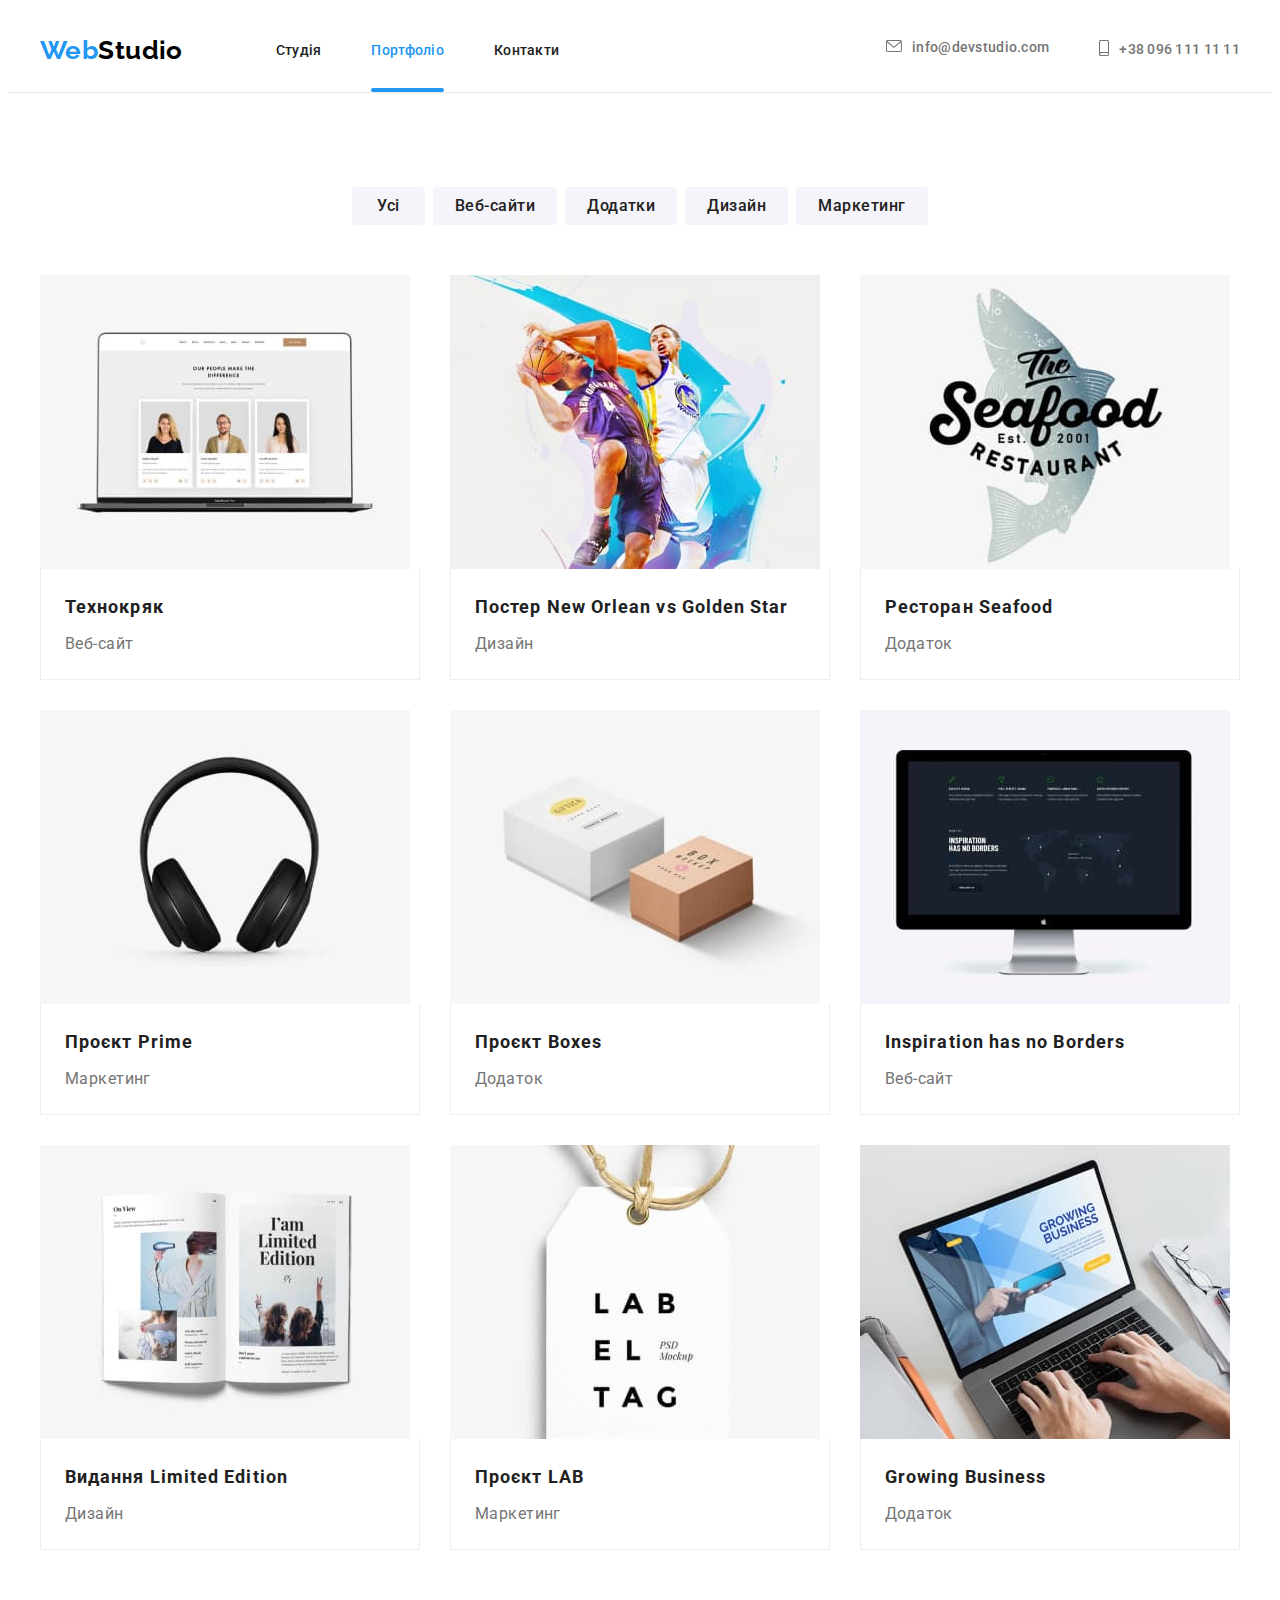
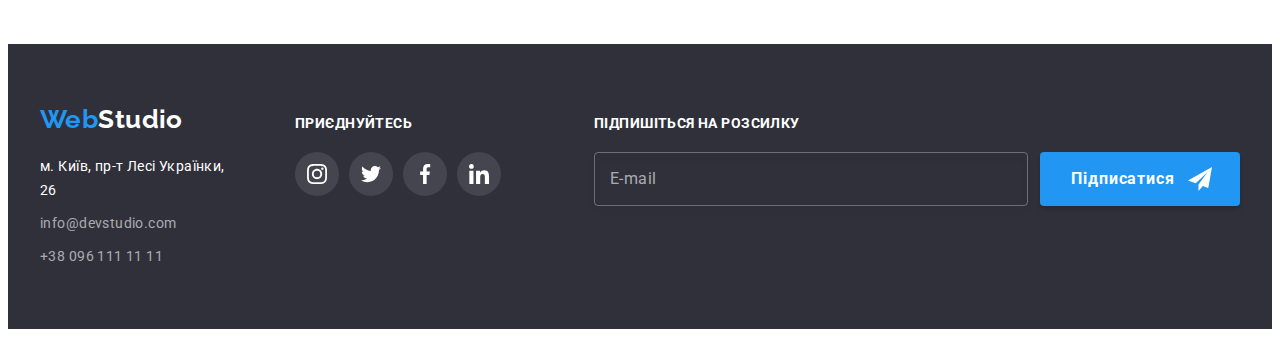
==== portfolio.html @ c048cb2b "Initial commit" ====
<!DOCTYPE html>
<html lang="uk">
  <head>
    <meta charset="UTF-8" />
    <meta http-equiv="X-UA-Compatible" content="IE=edge" />
    <meta name="viewport" content="width=device-width, initial-scale=1.0" />
    <title>Портфоліо</title>
    <link rel="preconnect" href="https://fonts.googleapis.com" />
    <link rel="preconnect" href="https://fonts.gstatic.com" crossorigin />
    <link
      href="https://fonts.googleapis.com/css2?family=Raleway:wght@700&family=Roboto:wght@400;500;700;900&display=swap"
      rel="stylesheet"
    />
    <link
      rel="stylesheet"
      href="https://cdnjs.cloudflare.com/ajax/libs/modern-normalize/1.1.0/modern-normalize.min.css"
      integrity="sha512-wpPYUAdjBVSE4KJnH1VR1HeZfpl1ub8YT/NKx4PuQ5NmX2tKuGu6U/JRp5y+Y8XG2tV+wKQpNHVUX03MfMFn9Q=="
      crossorigin="anonymous"
      referrerpolicy="no-referrer"
    />
    <link rel="stylesheet" href="./css/styles.css" />
  </head>
  <body>
    <header class="header-line">
      <div class="container header-container">
        <nav class="header-nav">
          <a href="" lang="en" class="logo text"><span class="logo-color">Web</span>Studio</a>
          <ul class="list header-list">
            <li>
              <a href="./index.html" class="nav-list header-text text">Студія</a>
            </li>
            <li>
              <a href="./portfolio.html" class="nav-list header-text text nav-color">Портфоліо</a>
            </li>
            <li>
              <a href="" class="nav-list header-text text">Контакти</a>
            </li>
          </ul>
        </nav>
        <ul class="list header-list">
          <li>
            <a href="mailto:info@devstudio.com" class="header-link header-text text"
              ><p class="header-icon">
                <svg class="header-envelope" width="16" height="12">
                  <use href="./images/icons.svg#icon-envelope"></use>
                </svg>
              </p>
              info@devstudio.com</a
            >
          </li>
          <li>
            <a href="tel:+380961111111" class="header-link header-text text"
              ><p class="header-icon">
                <svg class="header-smartphone" width="10" height="16">
                  <use href="./images/icons.svg#icon-smartphone"></use>
                </svg>
              </p>
              +38 096 111 11 11</a
            >
          </li>
        </ul>
      </div>
    </header>
    <main>
      <section class="items">
        <div class="container">
          <h1 class="visually-hidden">Портфоліо</h1>
          <ul class="list container-btn">
            <li>
              <button type="button" class="items-btn size-btn">Усі</button>
            </li>
            <li class="btn-shadow">
              <button type="button" class="items-btn">Веб-сайти</button>
            </li>
            <li class="btn-shadow">
              <button type="button" class="items-btn">Додатки</button>
            </li>
            <li class="btn-shadow">
              <button type="button" class="items-btn">Дизайн</button>
            </li>
            <li class="btn-shadow">
              <button type="button" class="items-btn">Маркетинг</button>
            </li>
          </ul>
          <ul class="list list-container">
            <li class="list-gallery">
              <a href="" class="text items-shadow"
                ><div class="items-box-gallery">
                  <img
                    class="items-color"
                    src="./images/img-p1.jpg"
                    alt="Ноутбук з зображенням сайту"
                    width="370px"
                    height="294"
                  />
                  <p class="items-box-text">
                    Ресурс пропонує комплексні пропозиції з різним рівнем функціоналу та сервісів.
                    Все це дозволить відвідувачу отримати вичерпні відомості про компанію чи
                    приватну особу.
                  </p>
                </div>
                <div class="items-border">
                  <h2 class="items-title">Технокряк</h2>
                  <p class="items-text">Веб-сайт</p>
                </div>
              </a>
            </li>
            <li class="list-gallery">
              <a href="" class="text items-shadow"
                ><div class="items-box-gallery">
                  <img
                    src="./images/img-p2.jpg"
                    alt="Епізод гри у баскетбол"
                    width="370px"
                    height="294"
                  />
                  <p class="items-box-text">
                    Ресурс пропонує комплексні пропозиції з різним рівнем функціоналу та сервісів.
                    Все це дозволить відвідувачу отримати вичерпні відомості про компанію чи
                    приватну особу.
                  </p>
                </div>
                <div class="items-border">
                  <h2 class="items-title">
                    Постер <span lang="en">New Orlean vs Golden Star</span>
                  </h2>
                  <p class="items-text">Дизайн</p>
                </div>
              </a>
            </li>
            <li class="list-gallery">
              <a href="" class="text items-shadow"
                ><div class="items-box-gallery">
                  <img
                    src="./images/img-p3.jpg"
                    alt="Емблема ресторану"
                    width="370px"
                    height="294"
                  />
                  <p class="items-box-text">
                    Ресурс пропонує комплексні пропозиції з різним рівнем функціоналу та сервісів.
                    Все це дозволить відвідувачу отримати вичерпні відомості про компанію чи
                    приватну особу.
                  </p>
                </div>
                <div class="items-border">
                  <h2 class="items-title">Ресторан <span lang="en">Seafood</span></h2>
                  <p class="items-text">Додаток</p>
                </div></a
              >
            </li>
            <li class="list-gallery">
              <a href="" class="text items-shadow"
                ><div class="items-box-gallery">
                  <img src="./images/img-p4.jpg" alt="Навушники" width="370px" height="294" />
                  <p class="items-box-text">
                    Ресурс пропонує комплексні пропозиції з різним рівнем функціоналу та сервісів.
                    Все це дозволить відвідувачу отримати вичерпні відомості про компанію чи
                    приватну особу.
                  </p>
                </div>
                <div class="items-border">
                  <h2 class="items-title">Проєкт <span lang="en">Prime</span></h2>
                  <p class="items-text">Маркетинг</p>
                </div></a
              >
            </li>
            <li class="list-gallery">
              <a href="" class="text items-shadow"
                ><div class="items-box-gallery">
                  <img
                    src="./images/img-p5.jpg"
                    alt="Дві коробки на площині"
                    width="370px"
                    height="294"
                  />
                  <p class="items-box-text">
                    Ресурс пропонує комплексні пропозиції з різним рівнем функціоналу та сервісів.
                    Все це дозволить відвідувачу отримати вичерпні відомості про компанію чи
                    приватну особу.
                  </p>
                </div>
                <div class="items-border">
                  <h2 class="items-title">Проєкт <span lang="en">Boxes</span></h2>
                  <p class="items-text">Додаток</p>
                </div></a
              >
            </li>
            <li class="list-gallery">
              <a href="" class="text items-shadow"
                ><div class="items-box-gallery">
                  <img
                    src="./images/img-p6.jpg"
                    alt="сайт на екрані монітору"
                    width="370px"
                    height="294"
                  />
                  <p class="items-box-text">
                    Ресурс пропонує комплексні пропозиції з різним рівнем функціоналу та сервісів.
                    Все це дозволить відвідувачу отримати вичерпні відомості про компанію чи
                    приватну особу.
                  </p>
                </div>
                <div class="items-border">
                  <h2 class="items-title"><span lang="en">Inspiration has no Borders</span></h2>
                  <p class="items-text">Веб-сайт</p>
                </div></a
              >
            </li>
            <li class="list-gallery">
              <a href="" class="text items-shadow"
                ><div class="items-box-gallery">
                  <img
                    src="./images/img-p7.jpg"
                    alt="Відкритий журнал"
                    width="370px"
                    height="294"
                  />
                  <p class="items-box-text">
                    Ресурс пропонує комплексні пропозиції з різним рівнем функціоналу та сервісів.
                    Все це дозволить відвідувачу отримати вичерпні відомості про компанію чи
                    приватну особу.
                  </p>
                </div>
                <div class="items-border">
                  <h2 class="items-title">Видання <span lang="en">Limited Edition</span></h2>
                  <p class="items-text">Дизайн</p>
                </div></a
              >
            </li>
            <li class="list-gallery">
              <a href="" class="text items-shadow"
                ><div class="items-box-gallery">
                  <img src="./images/img-p8.jpg" alt="Бейдж" width="370px" height="294" />
                  <p class="items-box-text">
                    Ресурс пропонує комплексні пропозиції з різним рівнем функціоналу та сервісів.
                    Все це дозволить відвідувачу отримати вичерпні відомості про компанію чи
                    приватну особу.
                  </p>
                </div>
                <div class="items-border">
                  <h2 class="items-title">Проєкт <span lang="en">LAB</span></h2>
                  <p class="items-text">Маркетинг</p>
                </div></a
              >
            </li>
            <li class="list-gallery">
              <a href="" class="text items-shadow"
                ><div class="items-box-gallery">
                  <img
                    src="./images/img-p9.jpg"
                    alt="Людина працює за ноутбуком"
                    width="370px"
                    height="294"
                  />
                  <p class="items-box-text">
                    Ресурс пропонує комплексні пропозиції з різним рівнем функціоналу та сервісів.
                    Все це дозволить відвідувачу отримати вичерпні відомості про компанію чи
                    приватну особу.
                  </p>
                </div>
                <div class="items-border">
                  <h2 class="items-title"><span lang="en">Growing Business</span></h2>
                  <p class="items-text">Додаток</p>
                </div></a
              >
            </li>
          </ul>
        </div>
      </section>
    </main>
    <footer class="footer footer-container">
      <div class="container footer-area">
        <div class="footer-primary">
          <a href="" lang="en" class="logo text logo-footer-color"
            ><span class="logo-color">Web</span>Studio</a
          >
          <address class="list-distance">
            <ul class="list">
              <li class="footer-distance">
                <a
                  href="https://goo.gl/maps/CPtrU1FHBa2aNyZL9"
                  target="_blank"
                  rel="noopener noreferrer nofollow"
                  class="footer-adress footer-text text"
                  >м. Київ, пр-т Лесі Українки, 26</a
                >
              </li>
              <li class="footer-distance">
                <a href="mailto:info@devstudio.com" class="footer-link footer-text text"
                  >info@devstudio.com</a
                >
              </li>
              <li class="footer-distance">
                <a href="tel:+380961111111" class="footer-link footer-text text"
                  >+38 096 111 11 11</a
                >
              </li>
            </ul>
          </address>
        </div>
        <div class="footer-secondary">
          <p class="footer-title">приєднуйтесь</p>
          <ul class="footer-soc-item">
            <li class="list footer-soc-list">
              <a href="" class="footer-soc-link"
                ><svg class="footer-soc-icon" width="20" height="20">
                  <use href="./images/icons.svg#icon-instagram"></use></svg
              ></a>
            </li>
            <li class="list footer-soc-list">
              <a href="" class="footer-soc-link"
                ><svg class="footer-soc-icon" width="20" height="20">
                  <use href="./images/icons.svg#icon-twitter"></use></svg
              ></a>
            </li>
            <li class="list footer-soc-list">
              <a href="" class="footer-soc-link"
                ><svg class="footer-soc-icon" width="20" height="20">
                  <use href="./images/icons.svg#icon-facebook"></use></svg
              ></a>
            </li>
            <li class="list footer-soc-list">
              <a href="" class="footer-soc-link"
                ><svg class="footer-soc-icon" width="20" height="20">
                  <use href="./images/icons.svg#icon-linkedin"></use></svg
              ></a>
            </li>
          </ul>
        </div>
        <form name="small-form" class="send-footer" autocomplete="off">
          <p class="small-footer-title">Підпишіться на розсилку</p>
          <div class="footer-email-field">
            <label for="mail-label" class="footer-form-label">E-mail</label>
            <input type="email" id="mail-label" name="footer-mail" class="footer-form-input" />
            <button type="submit" class="footer-button-send">
              Підписатися<span
                ><svg class="footer-icon-btn" width="24" height="24">
                  <use href="./images/icons.svg#icon-icon-send"></use></svg
              ></span>
            </button>
          </div>
        </form>
      </div>
    </footer>
  </body>
</html>
---- css/styles.css ----
:root {
  --primary-background-color: #ffffff;
  --secondary-background-color: #2f303a;
  --third-background-color: #f5f4fa;
  --fourth-background-color: #eeeeee;
  --fifth-background-color: #188ce8;
  --primary-text-color: #212121;
  --secondary-text-color: #757575;
  --third-text-color: #ffffff;
  --fourth-text-color: rgba(255, 255, 255, 0.6);
  --fifth-text-color: #000000;
  --primary-accent-color: #2196f3;
  --secondary-accent-color: #ffffff;
  --primary-border-color: #ececec;
  --secondaty-border-color: #eeeeee;
  --third-border-color: #afb1b8;
  --sixth-background-color: #c4c4c4;
  --seventh-background-color: rgba(255, 255, 255, 0.1);
  --eight-background-color: rgba(47, 48, 58, 0.8);
  --nine-background-color: rgba(33, 150, 243, 0.9);
  --primary-icon-color: #afb1b8;
  --secondary-icon-color: #ffffff;
  --fouth-border-color: rgba(33, 33, 33, 0.2);
  --sixth-text-color: rgba(117, 117, 117, 0.5);
}
body {
  background-color: var(--primary-background-color);
  color: var(--primary-text-color);
  font-family: roboto, sans-serif;
  font-size: 14px;
  letter-spacing: 0.03em;
}
h1,
h2,
h3,
h4,
h5,
h6,
p {
  margin: 0;
}
img {
  display: block;
  max-width: 100%;
  height: auto;
}
address {
  font-style: normal;
}
button {
  display: block;
  cursor: pointer;
  border: none;
  border-radius: 4px;
}
.section {
  padding-top: 94px;
  padding-bottom: 94px;
}
.container {
  margin: 0 auto;
  width: 1200px;
  padding: 0 15px;
}
.list {
  list-style: none;
  padding-left: 0;
  margin: 0;
}
.text {
  text-decoration: none;
}
ul,
ol {
  margin: 0;
  padding-left: 0;
}
.visually-hidden {
  position: absolute;
  width: 1px;
  height: 1px;
  margin: -1px;
  border: 0;
  padding: 0;
  white-space: nowrap;
  clip-path: inset(100%);
  clip: rect(0px, 0px, 0px, 0px);
  overflow: hidden;
}

/* Хедер */

.header-container {
  display: flex;
  align-items: center;
}
.header-line {
  border-bottom: 1px solid var(--primary-border-color);
}
.header-nav {
  display: flex;
  align-items: center;
  gap: 93px;
}
.header-list {
  display: flex;
  gap: 50px;
  margin-left: auto;
  padding-top: 32px;
  padding-bottom: 32px;
}
.header-icon {
  fill: currentColor;
  margin-right: 10px;
}
.logo {
  font-family: raleway, sans-serif;
  font-weight: 700;
  font-size: 26px;
  line-height: 1.19;
  color: var(--fifth-text-color);
}
.logo-color {
  color: var(--primary-accent-color);
}
.header-text {
  font-weight: 500;
  line-height: 1.14;
  letter-spacing: 0.02em;
}
.nav-list {
  color: var(--primary-text-color);
  transition-property: color;
  transition-duration: 250ms;
  transition-timing-function: cubic-bezier(0.4, 0, 0.2, 1);
  padding-top: 32px;
  padding-bottom: 32px;
}
.nav-list:hover,
.nav-list:focus {
  color: var(--primary-accent-color);
}
.nav-color {
  color: var(--primary-accent-color);
  position: relative;
}
.nav-color::after {
  content: '';
  position: absolute;

  bottom: -2px;
  background-color: var(--primary-accent-color);
  border-radius: 2px;
  display: block;
  width: 100%;
  height: 4px;
}
.header-link {
  color: var(--secondary-text-color);
  display: flex;
  align-items: center;
  transition-property: color;
  transition-duration: 250ms;
  transition-timing-function: cubic-bezier(0.4, 0, 0.2, 1);
}
.header-link:hover,
.header-link:focus {
  color: var(--primary-accent-color);
}

/* Мейн студія */

.hero {
  background-color: var(--secondary-background-color);
  padding: 200px 0;
}
.overlay-hero {
  background-image: linear-gradient(rgba(47, 48, 58, 0.4), rgba(47, 48, 58, 0.4)),
    url(../images/overlay.jpg);
  background-color: var(--sixth-background-color);
  max-width: 1600px;
  height: 600px;
  margin-left: auto;
  margin-right: auto;
  background-position: center;
  background-repeat: no-repeat;
  background-size: cover;
}
.hero-title {
  color: var(--third-text-color);
  font-weight: 900;
  font-size: 44px;
  line-height: 1.36;
  letter-spacing: 0.06em;
  text-align: center;
  text-transform: uppercase;
  width: 696px;
  margin: 0 auto 30px;
}
.hero-button {
  color: var(--third-text-color);
  background-color: var(--primary-accent-color);
  font-family: inherit;
  font-weight: 700;
  font-size: 16px;
  line-height: 1.87;
  align-items: center;
  text-align: center;
  letter-spacing: 0.06em;
  padding: 10px 32px;
  min-width: 216px;
  margin: 0 auto;
  transition-property: background-color, box-shadow;
  transition-duration: 250ms;
  transition-timing-function: cubic-bezier(0.4, 0, 0.2, 1);
}
.hero-button:hover,
.hero-button:focus {
  background-color: var(--fifth-background-color);
  box-shadow: 0px 4px 4px rgba(0, 0, 0, 0.15);
}
.backdrop {
  position: fixed;
  top: 0;
  opacity: 1;
  width: 100%;
  height: 100%;
  visibility: visible;
  background-color: rgba(0, 0, 0, 0.2);
  transition-property: opacity, visibility;
  transition-duration: 250ms;
  transition-timing-function: cubic-bezier(0.4, 0, 0.2, 1);
}
.backdrop.is-hidden {
  visibility: hidden;
  pointer-events: none;
  opacity: 0;
}
.backdrop.is-hidden .modal {
  transform: translate(-50%, -50%) rotate(-180deg) scale(0);
  opacity: 0;
}
.modal {
  padding: 40px;
  position: absolute;
  top: 50%;
  left: 50%;
  transform: translate(-50%, -50%) rotate(0) scale(100%);
  opacity: 1;
  width: 528px;
  height: 581px;
  background-color: var(--primary-background-color);
  box-shadow: 0px 1px 3px rgba(0, 0, 0, 0.12), 0px 1px 1px rgba(0, 0, 0, 0.14),
    0px 2px 1px rgba(0, 0, 0, 0.2);
  border-radius: 4px;
  transition-property: transform, opacity, visibility;
  transition-duration: 650ms;
  transition-timing-function: cubic-bezier(0.4, 0, 0.2, 1);
}
.modal-close-button {
  position: absolute;
  right: 8px;
  top: 8px;
  width: 30px;
  height: 30px;
  background-color: transparent;
  border: 1px solid rgba(0, 0, 0, 0.1);
  border-radius: 50%;
  display: flex;
  align-items: center;
  justify-content: center;
  transition-property: color;
  transition-duration: 250ms;
  transition-timing-function: cubic-bezier(0.4, 0, 0.2, 1);
}
.modal-close-button:hover,
.modal-close-button:focus {
  color: var(--primary-accent-color);
  border: 1px solid rgba(0, 0, 0, 0.1);
  outline: none;
}
.modal-close-icon {
  fill: currentColor;
}
.form-title {
  margin-bottom: 12px;
  font-weight: 700;
  font-size: 20px;
  line-height: 1.15;
  text-align: center;
  letter-spacing: 0.03em;
}
.user-label {
  font-weight: 400;
  font-size: 12px;
  line-height: 1.16;
  letter-spacing: 0.01em;
  margin-bottom: 4px;
  color: var(--secondary-text-color);
}
.user-data {
  display: flex;
  flex-direction: column;
  margin-bottom: 10px;
  position: relative;
}
.user-input {
  width: 100%;
  height: 40px;
  border-radius: 4px;
  border: 1px solid var(--fouth-border-color);
  padding-left: 42px;
  font-size: 16px;
  align-items: center;
  transition-property: border, color;
  transition-duration: 250ms;
  transition-timing-function: cubic-bezier(0.4, 0, 0.2, 1);
}
.user-input:focus {
  border: 1px solid var(--primary-accent-color);
  outline: none;
}
.user-input:focus + .icon-username {
  color: var(--primary-accent-color);
}
.icon-username {
  transition-property: color;
  transition-duration: 250ms;
  transition-timing-function: cubic-bezier(0.4, 0, 0.2, 1);
}
.area-data {
  display: flex;
  flex-direction: column;
  margin-bottom: 20px;
}
.area-data textarea::placeholder {
  font-weight: 400;
  font-size: 12px;
  line-height: 1.16;
  letter-spacing: 0.01em;
  color: var(--sixth-text-color);
}
.user-comment {
  width: 100%;
  height: 120px;
  border-radius: 4px;
  border: 1px solid var(--fouth-border-color);
  resize: none;
  padding: 12px 16px;
  transition-property: border;
  transition-duration: 250ms;
  transition-timing-function: cubic-bezier(0.4, 0, 0.2, 1);
}
.user-comment:focus {
  border: 1px solid var(--primary-accent-color);
  outline: none;
}
.user-agreement {
  display: flex;
  align-items: center;
  justify-content: center;
}
.checkbox-agree {
  width: 16px;
  height: 15px;
  border-radius: 4px;
  border: 1px solid var(--fouth-border-color);
}
.agreement-label {
  font-weight: 400;
  line-height: 1.71;
  color: var(--secondary-text-color);
  display: flex;
  align-items: center;
}
.check-icon-off {
  display: block;
  align-items: center;
  margin-right: 8.38px;
  transition-property: border;
  transition-duration: 250ms;
  transition-timing-function: cubic-bezier(0.4, 0, 0.2, 1);
}
.check-icon-on {
  align-items: center;
  margin-right: 8.38px;
  display: none;
}

.checkbox-agree:checked + label .check-icon-off {
  display: none;
}
.checkbox-agree:checked ~ label .check-icon-on {
  display: block;
}
.checkbox-agree:focus + label .check-icon-off {
  border: 2px solid var(--primary-accent-color);
}
.contract {
  color: var(--primary-accent-color);
  text-decoration: underline;
  margin-left: 4px;
}
.modal-icon {
  position: absolute;
  left: 12px;
  top: 50%;
  fill: currentColor;
}
.button-send {
  min-width: 200px;
  padding: 10px 52px;
  color: var(--third-text-color);
  background-color: var(--primary-accent-color);
  font-family: inherit;
  font-weight: 700;
  font-size: 16px;
  line-height: 1.87;
  box-shadow: 0px 4px 4px rgba(0, 0, 0, 0.15);
  border-radius: 4px;
  letter-spacing: 0.06em;
  margin-left: auto;
  margin-right: auto;
  margin-top: 30px;
  outline: none;
  transition-property: background-color, box-shadow;
  transition-duration: 250ms;
  transition-timing-function: cubic-bezier(0.4, 0, 0.2, 1);
}
.button-send:hover,
.button-send:focus {
  background-color: var(--fifth-background-color);
}
.features {
  padding-top: 94px;
  padding-bottom: 94px;
}
.features-title {
  line-height: 1.14;
  text-transform: uppercase;
  max-width: 270px;
  margin-bottom: 10px;
  font-size: 14px;
}
.features-list {
  display: flex;
  gap: 30px;
}
.list-icon {
  display: flex;
  width: 270px;
  height: 120px;
  justify-content: center;
  align-items: center;
  background-color: var(--third-background-color);
  margin-bottom: 30px;
}
.features-text {
  line-height: 1.71;
  color: var(--secondary-text-color);
  max-width: 270px;
}
.headline {
  font-size: 36px;
  line-height: 1.17;
  text-align: center;
  margin-bottom: 50px;
}
.headline-area {
  padding-top: 0;
  padding-bottom: 94px;
}
.headline-list {
  display: flex;
  gap: 30px;
}
.headline-bottom {
  position: relative;
}
.headline-bottom-title {
  position: absolute;
  bottom: 0;
  display: flex;
  align-items: center;
  justify-content: center;
  width: 100%;
  height: 70px;
  font-weight: 700;
  line-height: 1.14;
  text-align: center;
  text-transform: uppercase;
  color: var(--third-text-color);
  background-color: var(--eight-background-color);
}
.box {
  background-color: var(--third-background-color);
  padding-top: 94px;
  padding-bottom: 94px;
}
.box-list {
  display: flex;
  gap: 30px;
}
.box-pic {
  background-color: var(--primary-background-color);
  border-radius: 0px 0px 4px 4px;
  box-shadow: 0px 1px 3px rgba(0, 0, 0, 0.12), 0px 1px 1px rgba(0, 0, 0, 0.14),
    0px 2px 1px rgba(0, 0, 0, 0.2);
}
.box-area {
  padding-top: 30px;
  padding-bottom: 30px;
}
.box-title {
  font-weight: 500;
  font-size: 16px;
  line-height: 1.19;
  text-align: center;
  margin-bottom: 10px;
}
.box-text {
  font-size: 16px;
  line-height: 1.19;
  text-align: center;
  color: var(--secondary-text-color);
  margin-bottom: 16px;
}
.box-soc-item {
  display: flex;
  justify-content: center;
  gap: 10px;
}
.box-soc-list {
  width: 44px;
  height: 44px;
}
.box-soc-link {
  width: 100%;
  height: 100%;
  border-radius: 50%;
  display: flex;
  justify-content: center;
  align-items: center;
  color: var(--primary-icon-color);
  transition-property: background-color, color;
  transition-duration: 250ms;
  transition-timing-function: cubic-bezier(0.4, 0, 0.2, 1);
}
.box-soc-icon {
  fill: currentColor;
}
.box-soc-link:hover,
.box-soc-link:focus {
  color: var(--secondary-accent-color);
  background-color: var(--primary-accent-color);
}
.clients {
  padding-top: 94px;
  padding-bottom: 94px;
}
.clints-title {
  font-size: 36px;
  font-weight: 700;
  line-height: 1.17;
  text-align: center;
  margin-bottom: 50px;
}
.clients-list {
  display: flex;
  gap: 30px;
}
.clients-item {
  width: calc((100% - 150px) / 6);
  height: 92px;
}
.clients-link {
  width: 100%;
  height: 100%;
  border: 1px solid var(--third-border-color);
  border-radius: 4px;
  display: flex;
  justify-content: center;
  align-items: center;
  color: var(--primary-icon-color);
  transition-property: border, color;
  transition-duration: 250ms;
  transition-timing-function: cubic-bezier(0.4, 0, 0.2, 1);
}
.clients-icon {
  fill: currentColor;
}
.clients-link:hover,
.clients-link:focus {
  border: 1px solid var(--primary-accent-color);
  color: var(--primary-accent-color);
}
/* Мейн портфоліо */

.items {
  padding-top: 94px;
  padding-bottom: 94px;
}
.items-btn {
  color: var(--primary-text-color);
  background-color: var(--third-background-color);
  font-family: Roboto, sans-serif;
  cursor: pointer;
  font-style: normal;
  font-weight: 500;
  font-size: 16px;
  line-height: 1.62;
  text-align: center;
  letter-spacing: 0.03em;
  padding: 6px 22px;
  transition-property: color, background-color, box-shadow;
  transition-duration: 250ms;
  transition-timing-function: cubic-bezier(0.4, 0, 0.2, 1);
}
.size-btn {
  padding: 6px 25px;
}
.items-btn:hover,
.items-btn:focus {
  color: var(--third-text-color);
  background-color: var(--primary-accent-color);
  box-shadow: 0px 3px 1px rgba(0, 0, 0, 0.1), 0px 1px 2px rgba(0, 0, 0, 0.08),
    0px 2px 2px rgba(0, 0, 0, 0.12);
}
.items-shadow {
  display: block;
  transition-property: box-shadow;
  transition-duration: 250ms;
  transition-timing-function: cubic-bezier(0.4, 0, 0.2, 1);
}
.items-shadow:hover,
.items-shadow:focus {
  box-shadow: 0px 1px 1px rgba(0, 0, 0, 0.12), 0px 4px 4px rgba(0, 0, 0, 0.06),
    1px 4px 6px rgba(0, 0, 0, 0.16);
}
.items-shadow:hover .items-box-text,
.items-shadow:focus .items-box-text {
  transform: translateY(0);
}
.container-btn {
  display: flex;
  justify-content: center;
  gap: 8px;
  margin-bottom: 50px;
}
.list-container {
  display: flex;
  flex-wrap: wrap;
  gap: 30px;
}
.list-gallery {
  width: calc((100% - 60px) / 3);
}
.items-border {
  border-left: 1px solid var(--secondaty-border-color);
  border-right: 1px solid var(--secondaty-border-color);
  border-bottom: 1px solid var(--secondaty-border-color);
  padding: 20px 24px;
}
.items-title {
  font-size: 18px;
  line-height: 2;
  letter-spacing: 0.06em;
  color: var(--primary-text-color);
}
.items-text {
  font-size: 16px;
  line-height: 1.88;
  color: var(--secondary-text-color);
  margin-top: 4px;
}
.items-box-gallery {
  position: relative;
  overflow: hidden;
}
.items-box-text {
  position: absolute;
  top: 0;
  height: 100%;
  padding: 63px 24px;
  font-weight: 400;
  font-size: 18px;
  line-height: 1.55;
  color: var(--third-text-color);
  background-color: var(--nine-background-color);
  transform: translateY(100%);
  transition-property: transform;
  transition-duration: 250ms;
  transition-timing-function: cubic-bezier(0.4, 0, 0.2, 1);
}
/* Футер */

.footer {
  background-color: var(--secondary-background-color);
}
.footer-container {
  padding-top: 60px;
  padding-bottom: 60px;
}
.logo-footer-color {
  color: var(--third-text-color);
}
.list-distance {
  margin-top: 20px;
}
.footer-distance {
  margin-bottom: 9px;
}
.footer-distance:last-child {
  margin-bottom: 0;
}
.footer-adress {
  color: var(--third-text-color);
  transition-property: color;
  transition-duration: 250ms;
  transition-timing-function: cubic-bezier(0.4, 0, 0.2, 1);
}
.footer-adress:hover,
.footer-adress:focus {
  color: var(--primary-accent-color);
}
.footer-link {
  color: var(--fourth-text-color);
  transition-property: color;
  transition-duration: 250ms;
  transition-timing-function: cubic-bezier(0.4, 0, 0.2, 1);
}
.footer-link:hover,
.footer-link:focus {
  color: var(--primary-accent-color);
}
.footer-text {
  font-style: normal;
  font-weight: 400;
  line-height: 1.71;
}
.footer-area {
  display: flex;
  align-items: baseline;
}
.footer-secondary {
  margin-left: 70px;
}
.footer-title {
  text-transform: uppercase;
  font-weight: 700;
  color: var(--third-text-color);
  line-height: 1.14;
  margin-bottom: 20px;
}
.footer-soc-item {
  display: flex;
  justify-content: center;
  gap: 10px;
}
.footer-soc-list {
  width: 44px;
  height: 44px;
}
.footer-soc-link {
  width: 100%;
  height: 100%;
  border-radius: 50%;
  display: flex;
  justify-content: center;
  align-items: center;
  color: var(--secondary-icon-color);
  background-color: var(--seventh-background-color);
  transition-property: background-color;
  transition-duration: 250ms;
  transition-timing-function: cubic-bezier(0.4, 0, 0.2, 1);
}
.footer-soc-icon {
  fill: currentColor;
}
.footer-soc-link:hover,
.footer-soc-link:focus {
  color: var(--secondary-accent-color);
  background-color: var(--primary-accent-color);
}
.send-footer {
  margin-left: 93px;
}
.small-footer-title {
  font-weight: 700;
  line-height: 1.14;
  text-transform: uppercase;
  color: var(--third-text-color);
  margin-bottom: 20px;
}
.footer-form-label {
  font-weight: 400;
  font-size: 16px;
  line-height: 1.25;
  color: var(--fourth-text-color);
  position: absolute;
  top: 50%;
  left: 16px;
  transform: translate(0, -50%);
}
.footer-form-input {
  width: 358px;
  height: 50px;
  outline: none;
  background-color: transparent;
  border: 1px solid rgba(255, 255, 255, 0.3);
  filter: drop-shadow(0px 4px 4px rgba(0, 0, 0, 0.15));
  border-radius: 4px;
  padding-left: 72px;
  color: #ffffff;
  transition-property: border;
  transition-duration: 250ms;
  transition-timing-function: cubic-bezier(0.4, 0, 0.2, 1);
}
.footer-form-input:focus {
  border: 1px solid var(--primary-accent-color);
}
.footer-email-field {
  position: relative;
  display: flex;
}
.footer-button-send {
  min-width: 200px;
  padding: 10px 62px 10px 28px;
  color: var(--third-text-color);
  background-color: var(--primary-accent-color);
  font-family: inherit;
  font-weight: 700;
  font-size: 16px;
  line-height: 1.87;
  box-shadow: 0px 4px 4px rgba(0, 0, 0, 0.15);
  border-radius: 4px;
  letter-spacing: 0.06em;
  margin-left: auto;
  margin-right: auto;
  margin-left: 12px;
  transition-property: background-color, border;
  transition-duration: 250ms;
  transition-timing-function: cubic-bezier(0.4, 0, 0.2, 1);
}
.footer-button-send:hover,
.footer-button-send:focus {
  background-color: var(--fifth-background-color);
}
.footer-button-send:focus {
  border: 1px solid var(--secondary-accent-color);
  outline: none;
}
.footer-icon-btn {
  position: absolute;
  top: 50%;
  right: 28px;
  transform: translate(0, -50%);
}
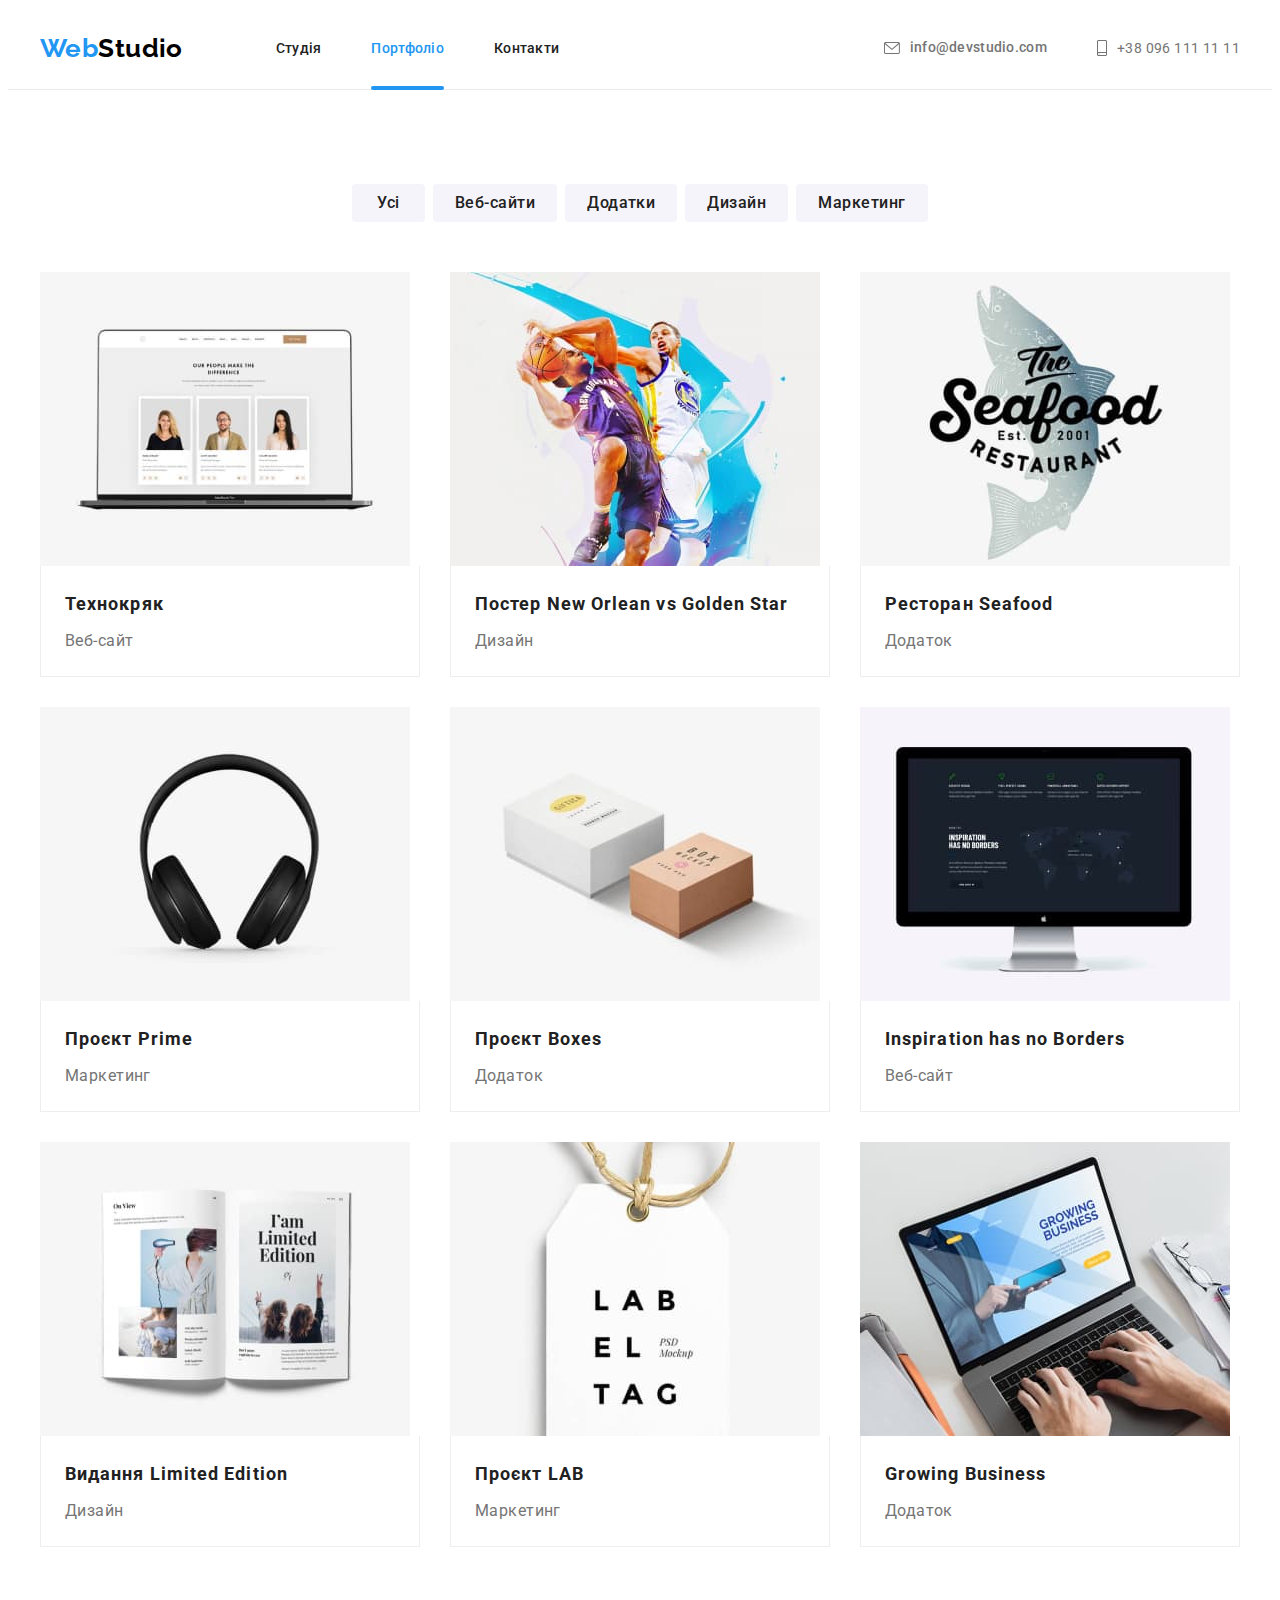
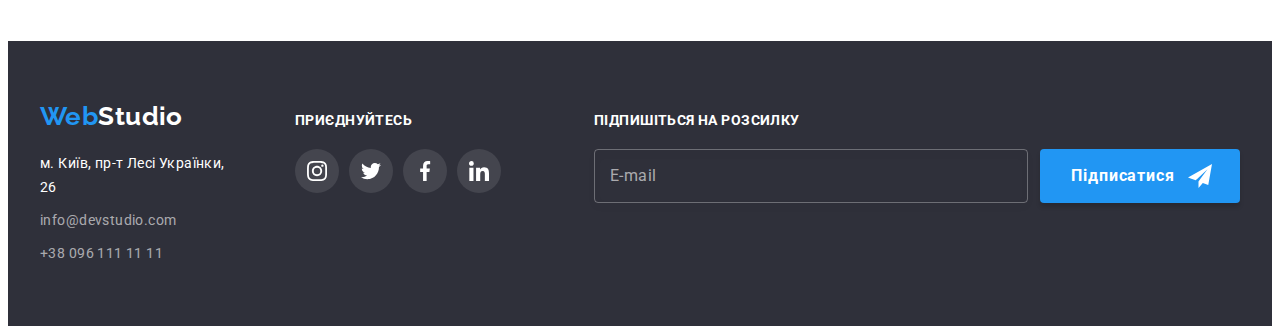
==== commit 1dac76a2: "Завантаження 3" ====
--- a/portfolio.html
+++ b/portfolio.html
@@ -18,43 +18,43 @@
       crossorigin="anonymous"
       referrerpolicy="no-referrer"
     />
-    <link rel="stylesheet" href="./css/styles.css" />
+    <link rel="stylesheet" href="./css/main.min.css" />
   </head>
   <body>
-    <header class="header-line">
-      <div class="container header-container">
-        <nav class="header-nav">
-          <a href="" lang="en" class="logo text"><span class="logo-color">Web</span>Studio</a>
-          <ul class="list header-list">
+    <header class="header">
+      <div class="container header__container">
+        <nav class="nav">
+          <a href="" lang="en" class="logo text"><span class="logo--color">Web</span>Studio</a>
+          <ul class="list options nav__options">
             <li>
-              <a href="./index.html" class="nav-list header-text text">Студія</a>
+              <a href="./index.html" class="options__unit options__text text">Студія</a>
             </li>
             <li>
-              <a href="./portfolio.html" class="nav-list header-text text nav-color">Портфоліо</a>
+              <a
+                href="./portfolio.html"
+                class="options__unit options__text text options__unit--color"
+                >Портфоліо</a
+              >
             </li>
             <li>
-              <a href="" class="nav-list header-text text">Контакти</a>
+              <a href="" class="options__unit options__text text">Контакти</a>
             </li>
           </ul>
         </nav>
-        <ul class="list header-list">
+        <ul class="list options nav__options">
           <li>
-            <a href="mailto:info@devstudio.com" class="header-link header-text text"
-              ><p class="header-icon">
-                <svg class="header-envelope" width="16" height="12">
-                  <use href="./images/icons.svg#icon-envelope"></use>
-                </svg>
-              </p>
+            <a href="mailto:info@devstudio.com" class="options__link options__text text">
+              <svg class="options__icon" width="16" height="12">
+                <use href="./images/icons.svg#icon-envelope"></use>
+              </svg>
               info@devstudio.com</a
             >
           </li>
           <li>
-            <a href="tel:+380961111111" class="header-link header-text text"
-              ><p class="header-icon">
-                <svg class="header-smartphone" width="10" height="16">
-                  <use href="./images/icons.svg#icon-smartphone"></use>
-                </svg>
-              </p>
+            <a href="tel:+380961111111" class="options__link notitia__text text">
+              <svg class="options__icon" width="10" height="16">
+                <use href="./images/icons.svg#icon-smartphone"></use>
+              </svg>
               +38 096 111 11 11</a
             >
           </li>
@@ -269,73 +269,73 @@
         </div>
       </section>
     </main>
-    <footer class="footer footer-container">
-      <div class="container footer-area">
-        <div class="footer-primary">
-          <a href="" lang="en" class="logo text logo-footer-color"
-            ><span class="logo-color">Web</span>Studio</a
+    <footer class="footer footer__size">
+      <div class="container footer__area">
+        <div class="footer__primary">
+          <a href="" lang="en" class="logo text logo__footerColor"
+            ><span class="logo--color">Web</span>Studio</a
           >
-          <address class="list-distance">
+          <address class="address logo__address">
             <ul class="list">
-              <li class="footer-distance">
+              <li class="address__distance">
                 <a
                   href="https://goo.gl/maps/CPtrU1FHBa2aNyZL9"
                   target="_blank"
                   rel="noopener noreferrer nofollow"
-                  class="footer-adress footer-text text"
+                  class="address__reference address__text text"
                   >м. Київ, пр-т Лесі Українки, 26</a
                 >
               </li>
-              <li class="footer-distance">
-                <a href="mailto:info@devstudio.com" class="footer-link footer-text text"
+              <li class="address__distance">
+                <a href="mailto:info@devstudio.com" class="address__link address__text text"
                   >info@devstudio.com</a
                 >
               </li>
-              <li class="footer-distance">
-                <a href="tel:+380961111111" class="footer-link footer-text text"
+              <li class="address__distance">
+                <a href="tel:+380961111111" class="address__link address__text text"
                   >+38 096 111 11 11</a
                 >
               </li>
             </ul>
           </address>
         </div>
-        <div class="footer-secondary">
-          <p class="footer-title">приєднуйтесь</p>
-          <ul class="footer-soc-item">
-            <li class="list footer-soc-list">
-              <a href="" class="footer-soc-link"
-                ><svg class="footer-soc-icon" width="20" height="20">
+        <div class="footer__secondary">
+          <p class="footer__title">приєднуйтесь</p>
+          <ul class="unit footer__unit">
+            <li class="list unit__socList">
+              <a href="" class="unit__socLink"
+                ><svg class="unit__socIcon" width="20" height="20">
                   <use href="./images/icons.svg#icon-instagram"></use></svg
               ></a>
             </li>
-            <li class="list footer-soc-list">
-              <a href="" class="footer-soc-link"
-                ><svg class="footer-soc-icon" width="20" height="20">
+            <li class="list unit__socList">
+              <a href="" class="unit__socLink"
+                ><svg class="unit__socIcon" width="20" height="20">
                   <use href="./images/icons.svg#icon-twitter"></use></svg
               ></a>
             </li>
-            <li class="list footer-soc-list">
-              <a href="" class="footer-soc-link"
-                ><svg class="footer-soc-icon" width="20" height="20">
+            <li class="list unit__socList">
+              <a href="" class="unit__socLink"
+                ><svg class="unit__socIcon" width="20" height="20">
                   <use href="./images/icons.svg#icon-facebook"></use></svg
               ></a>
             </li>
-            <li class="list footer-soc-list">
-              <a href="" class="footer-soc-link"
-                ><svg class="footer-soc-icon" width="20" height="20">
+            <li class="list unit__socList">
+              <a href="" class="unit__socLink"
+                ><svg class="unit__socIcon" width="20" height="20">
                   <use href="./images/icons.svg#icon-linkedin"></use></svg
               ></a>
             </li>
           </ul>
         </div>
-        <form name="small-form" class="send-footer" autocomplete="off">
-          <p class="small-footer-title">Підпишіться на розсилку</p>
-          <div class="footer-email-field">
-            <label for="mail-label" class="footer-form-label">E-mail</label>
-            <input type="email" id="mail-label" name="footer-mail" class="footer-form-input" />
-            <button type="submit" class="footer-button-send">
+        <form name="small-form" class="sending" autocomplete="off">
+          <p class="sending__title">Підпишіться на розсилку</p>
+          <div class="sending__email">
+            <label for="mail-label" class="sending__label">E-mail</label>
+            <input type="email" id="mail-label" name="footer-mail" class="sending__input" />
+            <button type="submit" class="sending__button">
               Підписатися<span
-                ><svg class="footer-icon-btn" width="24" height="24">
+                ><svg class="sending__icon" width="24" height="24">
                   <use href="./images/icons.svg#icon-icon-send"></use></svg
               ></span>
             </button>
--- a/css/main.min.css
+++ b/css/main.min.css
@@ -0,0 +1 @@
+:root{--primary-background-color: #ffffff;--secondary-background-color: #2f303a;--third-background-color: #f5f4fa;--fourth-background-color: #eeeeee;--fifth-background-color: #188ce8;--primary-text-color: #212121;--secondary-text-color: #757575;--third-text-color: #ffffff;--fourth-text-color: rgba(255, 255, 255, 0.6);--fifth-text-color: #000000;--primary-accent-color: #2196f3;--secondary-accent-color: #ffffff;--primary-border-color: #ececec;--secondaty-border-color: #eeeeee;--third-border-color: #afb1b8;--sixth-background-color: #c4c4c4;--seventh-background-color: rgba(255, 255, 255, 0.1);--eight-background-color: rgba(47, 48, 58, 0.8);--nine-background-color: rgba(33, 150, 243, 0.9);--primary-icon-color: #afb1b8;--secondary-icon-color: #ffffff;--fouth-border-color: rgba(33, 33, 33, 0.2);--sixth-text-color: rgba(117, 117, 117, 0.5);--primary-font-family: roboto, sans-serif;--secondary-font-family: raleway, sans-serif}.visually-hidden{position:absolute;width:1px;height:1px;margin:-1px;border:0;padding:0;white-space:nowrap;-webkit-clip-path:inset(100%);clip-path:inset(100%);clip:rect(0px, 0px, 0px, 0px);overflow:hidden}body{background-color:var(--primary-background-color);color:var(--primary-text-color);font-family:var(--primary-font-family);font-size:14px;letter-spacing:.03em}h1,h2,h3,h4,h5,h6,p{margin:0}img{display:block;max-width:100%;height:auto}address{font-style:normal}button{display:block;cursor:pointer;border:none;border-radius:4px}.section{padding-top:94px;padding-bottom:94px}.container{margin:0 auto;width:1200px;padding:0 15px}.list{list-style:none;padding-left:0;margin:0}.text{text-decoration:none}ul,ol{margin:0;padding-left:0}.header{border-bottom:1px solid var(--primary-border-color)}.header__container{display:flex;align-items:center}.nav{display:flex;align-items:center;gap:93px}.options{display:flex;gap:50px;padding-top:32px;padding-bottom:32px}.nav__options{margin-left:auto}.options__unit{color:var(--primary-text-color);transition-property:color;transition-duration:250ms;transition-timing-function:cubic-bezier(0.4, 0, 0.2, 1);padding-top:32px;padding-bottom:32px}.options__unit:hover,.options__unit:focus{color:var(--primary-accent-color)}.options__text{font-weight:500;line-height:1.14;letter-spacing:.02em}.options__unit--color{color:var(--primary-accent-color);position:relative}.options__unit--color::after{content:"";position:absolute;bottom:-2px;background-color:var(--primary-accent-color);border-radius:2px;display:block;width:100%;height:4px}.logo{font-family:var(--secondary-font-family);font-weight:700;font-size:26px;line-height:1.19;color:var(--fifth-text-color)}.logo--color{color:var(--primary-accent-color)}.options__icon{fill:currentColor;margin-right:10px}.options__link{color:var(--secondary-text-color);display:flex;align-items:center;transition-property:color;transition-duration:250ms;transition-timing-function:cubic-bezier(0.4, 0, 0.2, 1)}.options__link:hover,.options__link:focus{color:var(--primary-accent-color)}.hero{background-color:var(--secondary-background-color);padding:200px 0}.main__hero{margin-left:auto;margin-right:auto}.hero__overlay{background-image:linear-gradient(rgba(47, 48, 58, 0.4), rgba(47, 48, 58, 0.4)),url(../images/overlay.jpg);background-color:var(--sixth-background-color);max-width:1600px;height:600px;background-position:center;background-repeat:no-repeat;background-size:cover}.hero__title{color:var(--third-text-color);font-weight:900;font-size:44px;line-height:1.36;letter-spacing:.06em;text-align:center;text-transform:uppercase;width:696px;margin:0 auto 30px}.hero__button{color:var(--third-text-color);background-color:var(--primary-accent-color);font-family:inherit;font-weight:700;font-size:16px;line-height:1.87;align-items:center;text-align:center;letter-spacing:.06em;padding:10px 32px;min-width:216px;margin:0 auto;transition-property:background-color,box-shadow;transition-duration:250ms;transition-timing-function:cubic-bezier(0.4, 0, 0.2, 1)}.hero__button:hover,.hero__button:focus{background-color:var(--fifth-background-color);box-shadow:0px 4px 4px rgba(0,0,0,.15)}.backdrop{position:fixed;top:0;opacity:1;width:100%;height:100%;visibility:visible;background-color:rgba(0,0,0,.2);transition-property:opacity,visibility;transition-duration:250ms;transition-timing-function:cubic-bezier(0.4, 0, 0.2, 1)}.backdrop.is-hidden{visibility:hidden;pointer-events:none;opacity:0}.backdrop.is-hidden .modal{transform:translate(-50%, -50%) rotate(-180deg) scale(0);opacity:0}.modal{padding:40px;position:absolute;top:50%;left:50%;transform:translate(-50%, -50%) rotate(0) scale(100%);opacity:1;width:528px;height:581px;background-color:var(--primary-background-color);box-shadow:0px 1px 3px rgba(0,0,0,.12),0px 1px 1px rgba(0,0,0,.14),0px 2px 1px rgba(0,0,0,.2);border-radius:4px;transition-property:transform,opacity,visibility;transition-duration:650ms;transition-timing-function:cubic-bezier(0.4, 0, 0.2, 1)}.modal-close-button{position:absolute;right:8px;top:8px;width:30px;height:30px;background-color:rgba(0,0,0,0);border:1px solid rgba(0,0,0,.1);border-radius:50%;display:flex;align-items:center;justify-content:center;transition-property:color;transition-duration:250ms;transition-timing-function:cubic-bezier(0.4, 0, 0.2, 1)}.modal-close-button:hover,.modal-close-button:focus{color:var(--primary-accent-color);border:1px solid rgba(0,0,0,.1);outline:none}.modal-close-icon{fill:currentColor}.form-title{margin-bottom:12px;font-weight:700;font-size:20px;line-height:1.15;text-align:center;letter-spacing:.03em}.user-label{font-weight:400;font-size:12px;line-height:1.16;letter-spacing:.01em;margin-bottom:4px;color:var(--secondary-text-color)}.user-data{display:flex;flex-direction:column;margin-bottom:10px;position:relative}.user-input{width:100%;height:40px;border-radius:4px;border:1px solid var(--fouth-border-color);padding-left:42px;font-size:16px;align-items:center;transition-property:border,color;transition-duration:250ms;transition-timing-function:cubic-bezier(0.4, 0, 0.2, 1)}.user-input:focus{border:1px solid var(--primary-accent-color);outline:none}.user-input:focus+.icon-username{color:var(--primary-accent-color)}.icon-username{transition-property:color;transition-duration:250ms;transition-timing-function:cubic-bezier(0.4, 0, 0.2, 1)}.area-data{display:flex;flex-direction:column;margin-bottom:20px}.area-data textarea::-moz-placeholder{font-weight:400;font-size:12px;line-height:1.16;letter-spacing:.01em;color:var(--sixth-text-color)}.area-data textarea:-ms-input-placeholder{font-weight:400;font-size:12px;line-height:1.16;letter-spacing:.01em;color:var(--sixth-text-color)}.area-data textarea::placeholder{font-weight:400;font-size:12px;line-height:1.16;letter-spacing:.01em;color:var(--sixth-text-color)}.user-comment{width:100%;height:120px;border-radius:4px;border:1px solid var(--fouth-border-color);resize:none;padding:12px 16px;transition-property:border;transition-duration:250ms;transition-timing-function:cubic-bezier(0.4, 0, 0.2, 1)}.user-comment:focus{border:1px solid var(--primary-accent-color);outline:none}.user-agreement{display:flex;align-items:center;justify-content:center}.checkbox-agree{width:16px;height:15px;border-radius:4px;border:1px solid var(--fouth-border-color)}.checkbox-agree:checked+label .check-icon-off{display:none}.checkbox-agree:checked~label .check-icon-on{display:block}.checkbox-agree:focus+label .check-icon-off{border:2px solid var(--primary-accent-color)}.agreement-label{font-weight:400;line-height:1.71;color:var(--secondary-text-color);display:flex;align-items:center}.check-icon-off{display:block;align-items:center;margin-right:8.38px;transition-property:border;transition-duration:250ms;transition-timing-function:cubic-bezier(0.4, 0, 0.2, 1)}.check-icon-on{align-items:center;margin-right:8.38px;display:none}.contract{color:var(--primary-accent-color);text-decoration:underline;margin-left:4px}.modal-icon{position:absolute;left:12px;top:50%;fill:currentColor}.button-send{min-width:200px;padding:10px 52px;color:var(--third-text-color);background-color:var(--primary-accent-color);font-family:inherit;font-weight:700;font-size:16px;line-height:1.87;box-shadow:0px 4px 4px rgba(0,0,0,.15);border-radius:4px;letter-spacing:.06em;margin-left:auto;margin-right:auto;margin-top:30px;outline:none;transition-property:background-color,box-shadow;transition-duration:250ms;transition-timing-function:cubic-bezier(0.4, 0, 0.2, 1)}.button-send:hover,.button-send:focus{background-color:var(--fifth-background-color)}.features{padding-top:94px;padding-bottom:94px}.features__title{line-height:1.14;text-transform:uppercase;max-width:270px;margin-bottom:10px;font-size:14px}.features__list{display:flex;gap:30px}.features__area{display:flex;width:270px;height:120px;justify-content:center;align-items:center;background-color:var(--third-background-color);margin-bottom:30px}.features__text{line-height:1.71;color:var(--secondary-text-color);max-width:270px}.headline__area{font-size:36px;line-height:1.17;text-align:center;margin-bottom:50px}.headline{padding-top:0;padding-bottom:94px}.headline__list{display:flex;gap:30px}.headline__bottom{position:relative}.headline__title{position:absolute;bottom:0;display:flex;align-items:center;justify-content:center;width:100%;height:70px;font-weight:700;line-height:1.14;text-align:center;text-transform:uppercase;color:var(--third-text-color);background-color:var(--eight-background-color)}.box{background-color:var(--third-background-color);padding-top:94px;padding-bottom:94px}.box__caption{font-size:36px;line-height:1.17;text-align:center;margin-bottom:50px}.box__list{display:flex;gap:30px}.box__pic{background-color:var(--primary-background-color);border-radius:0px 0px 4px 4px;box-shadow:0px 1px 3px rgba(0,0,0,.12),0px 1px 1px rgba(0,0,0,.14),0px 2px 1px rgba(0,0,0,.2)}.box__area{padding-top:30px;padding-bottom:30px}.box__title{font-weight:500;font-size:16px;line-height:1.19;text-align:center;margin-bottom:10px}.box__text{font-size:16px;line-height:1.19;text-align:center;color:var(--secondary-text-color);margin-bottom:16px}.box__socItem{display:flex;justify-content:center;gap:10px}.box__socList{width:44px;height:44px}.box__socLink{width:100%;height:100%;border-radius:50%;display:flex;justify-content:center;align-items:center;color:var(--primary-icon-color);transition-property:background-color,color;transition-duration:250ms;transition-timing-function:cubic-bezier(0.4, 0, 0.2, 1)}.box__socLink:hover,.box__socLink:focus{color:var(--secondary-accent-color);background-color:var(--primary-accent-color)}.box__socIcon{fill:currentColor}.clients{padding-top:94px;padding-bottom:94px}.clints__title{font-size:36px;font-weight:700;line-height:1.17;text-align:center;margin-bottom:50px}.clients__list{display:flex;gap:30px}.clients__item{width:calc((100% - 150px)/6);height:92px}.clients__link{width:100%;height:100%;border:1px solid var(--third-border-color);border-radius:4px;display:flex;justify-content:center;align-items:center;color:var(--primary-icon-color);transition-property:border,color;transition-duration:250ms;transition-timing-function:cubic-bezier(0.4, 0, 0.2, 1)}.clients__link:hover,.clients__link:focus{border:1px solid var(--primary-accent-color);color:var(--primary-accent-color)}.clients__icon{fill:currentColor}.items{padding-top:94px;padding-bottom:94px}.items-btn{color:var(--primary-text-color);background-color:var(--third-background-color);font-family:var(--primary-font-family);cursor:pointer;font-style:normal;font-weight:500;font-size:16px;line-height:1.62;text-align:center;letter-spacing:.03em;padding:6px 22px;transition-property:color,background-color,box-shadow;transition-duration:250ms;transition-timing-function:cubic-bezier(0.4, 0, 0.2, 1)}.items-btn:hover,.items-btn:focus{color:var(--third-text-color);background-color:var(--primary-accent-color);box-shadow:0px 3px 1px rgba(0,0,0,.1),0px 1px 2px rgba(0,0,0,.08),0px 2px 2px rgba(0,0,0,.12)}.size-btn{padding:6px 25px}.items-shadow{display:block;transition-property:box-shadow;transition-duration:250ms;transition-timing-function:cubic-bezier(0.4, 0, 0.2, 1)}.items-shadow:hover,.items-shadow:focus{box-shadow:0px 1px 1px rgba(0,0,0,.12),0px 4px 4px rgba(0,0,0,.06),1px 4px 6px rgba(0,0,0,.16)}.items-shadow:hover .items-box-text,.items-shadow:focus .items-box-text{transform:translateY(0)}.container-btn{display:flex;justify-content:center;gap:8px;margin-bottom:50px}.list-container{display:flex;flex-wrap:wrap;gap:30px}.list-gallery{width:calc((100% - 60px)/3)}.items-border{border-left:1px solid var(--secondaty-border-color);border-right:1px solid var(--secondaty-border-color);border-bottom:1px solid var(--secondaty-border-color);padding:20px 24px}.items-title{font-size:18px;line-height:2;letter-spacing:.06em;color:var(--primary-text-color)}.items-text{font-size:16px;line-height:1.88;color:var(--secondary-text-color);margin-top:4px}.items-box-gallery{position:relative;overflow:hidden}.items-box-text{position:absolute;top:0;height:100%;padding:63px 24px;font-weight:400;font-size:18px;line-height:1.55;color:var(--third-text-color);background-color:var(--nine-background-color);transform:translateY(100%);transition-property:transform;transition-duration:250ms;transition-timing-function:cubic-bezier(0.4, 0, 0.2, 1)}.footer{background-color:var(--secondary-background-color)}.footer__size{padding-top:60px;padding-bottom:60px}.footer__area{display:flex;align-items:baseline}.logo__footerColor{color:var(--third-text-color)}.logo__address{margin-top:20px}.address__distance{margin-bottom:9px}.address__distance:last-child{margin-bottom:0}.address__reference{color:var(--third-text-color);transition-property:color;transition-duration:250ms;transition-timing-function:cubic-bezier(0.4, 0, 0.2, 1)}.address__reference:hover,.address__reference:focus{color:var(--primary-accent-color)}.address__link{color:var(--fourth-text-color);transition-property:color;transition-duration:250ms;transition-timing-function:cubic-bezier(0.4, 0, 0.2, 1)}.address__link:hover,.address__link:focus{color:var(--primary-accent-color)}.address__text{font-style:normal;font-weight:400;line-height:1.71}.footer__secondary{margin-left:70px}.footer__title{text-transform:uppercase;font-weight:700;color:var(--third-text-color);line-height:1.14;margin-bottom:20px}.footer__unit{display:flex;justify-content:center;gap:10px}.unit__socList{width:44px;height:44px}.unit__socLink{width:100%;height:100%;border-radius:50%;display:flex;justify-content:center;align-items:center;color:var(--secondary-icon-color);background-color:var(--seventh-background-color);transition-property:background-color;transition-duration:250ms;transition-timing-function:cubic-bezier(0.4, 0, 0.2, 1)}.unit__socLink:hover,.unit__socLink:focus{color:var(--secondary-accent-color);background-color:var(--primary-accent-color)}.unit__socIcon{fill:currentColor}.sending{margin-left:93px}.sending__title{font-weight:700;line-height:1.14;text-transform:uppercase;color:var(--third-text-color);margin-bottom:20px}.sending__label{font-weight:400;font-size:16px;line-height:1.25;color:var(--fourth-text-color);position:absolute;top:50%;left:16px;transform:translate(0, -50%)}.sending__input{width:358px;height:50px;outline:none;background-color:rgba(0,0,0,0);border:1px solid rgba(255,255,255,.3);filter:drop-shadow(0px 4px 4px rgba(0, 0, 0, 0.15));border-radius:4px;padding-left:72px;color:#fff;transition-property:border;transition-duration:250ms;transition-timing-function:cubic-bezier(0.4, 0, 0.2, 1)}.sending__input:focus{border:1px solid var(--primary-accent-color)}.sending__email{position:relative;display:flex}.sending__button{min-width:200px;padding:10px 62px 10px 28px;color:var(--third-text-color);background-color:var(--primary-accent-color);font-family:inherit;font-weight:700;font-size:16px;line-height:1.87;box-shadow:0px 4px 4px rgba(0,0,0,.15);border-radius:4px;letter-spacing:.06em;margin-left:auto;margin-right:auto;margin-left:12px;transition-property:background-color,border;transition-duration:250ms;transition-timing-function:cubic-bezier(0.4, 0, 0.2, 1)}.sending__button:hover,.sending__button:focus{background-color:var(--fifth-background-color)}.sending__button:focus{border:1px solid var(--secondary-accent-color);outline:none}.sending__icon{position:absolute;top:50%;right:28px;transform:translate(0, -50%)}/*# sourceMappingURL=main.min.css.map */